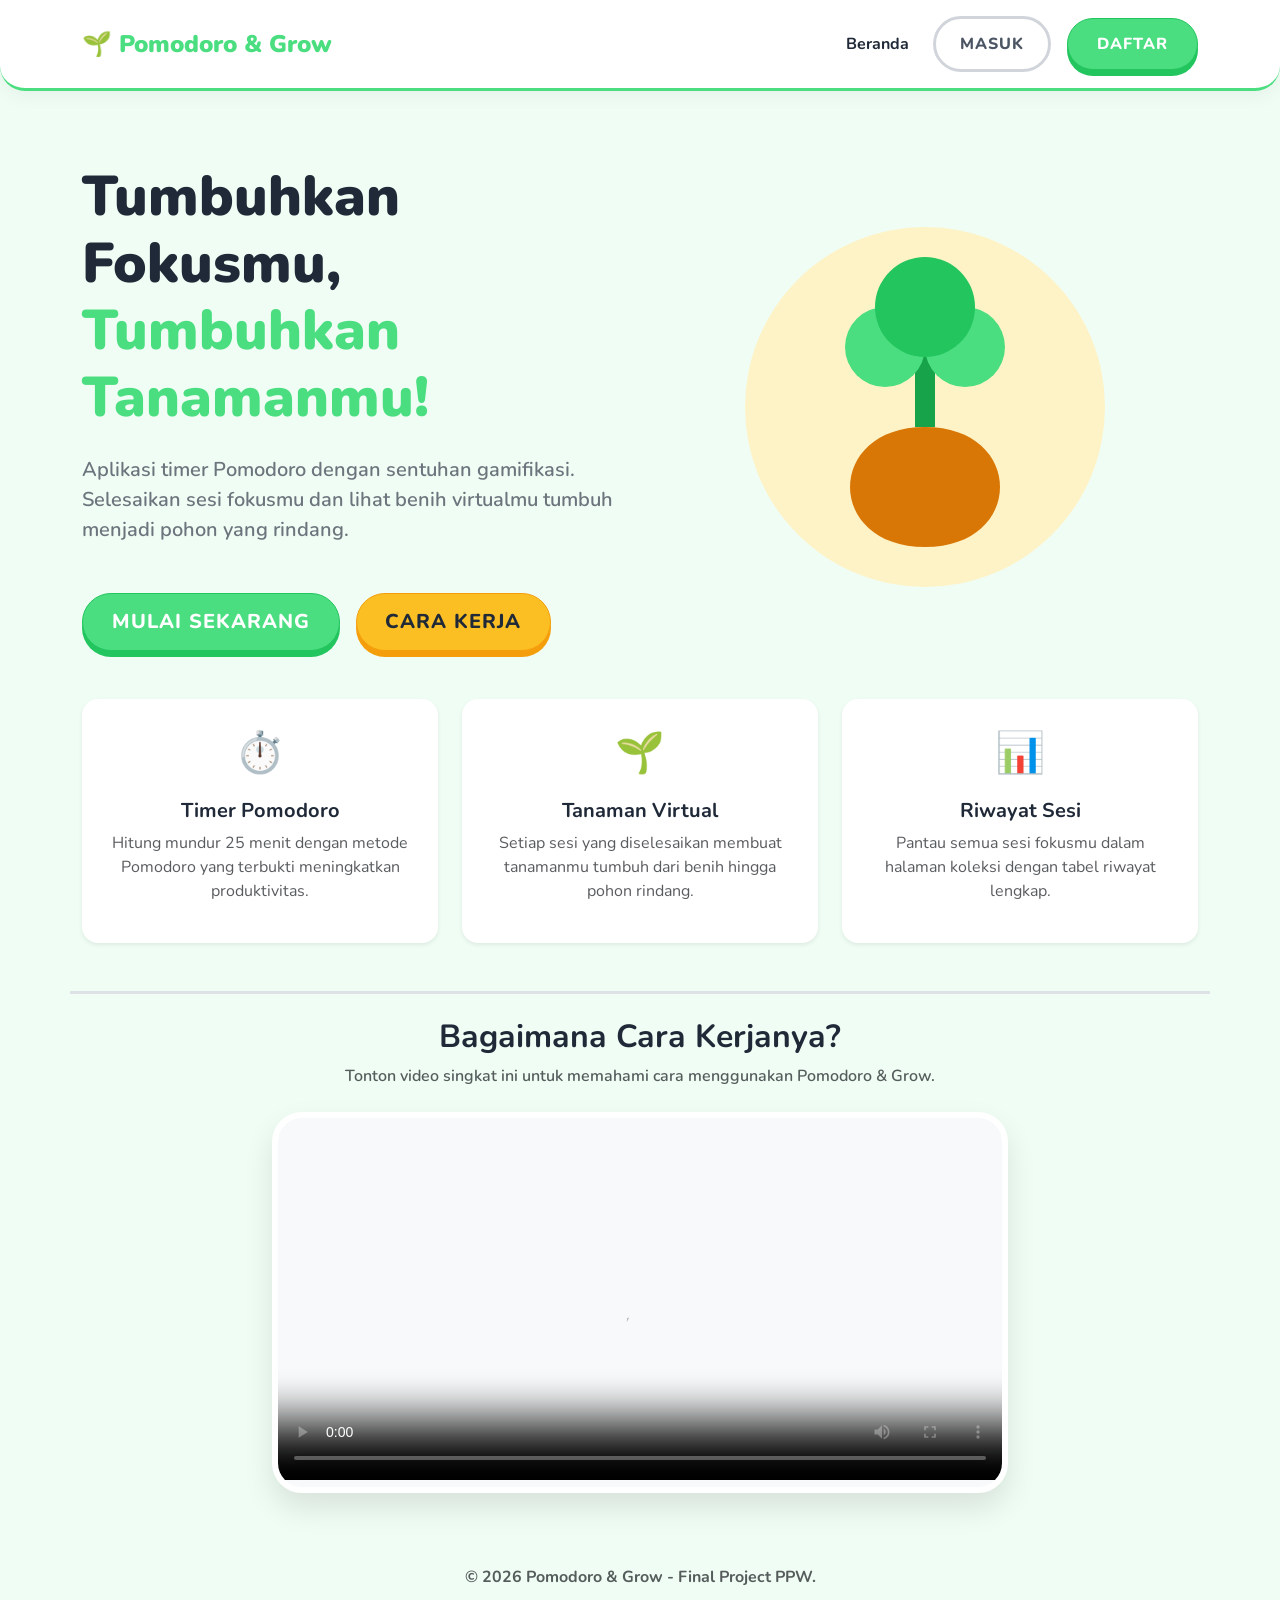
==== index.html @ cd2aacfe "update terbaru project" ====
<!DOCTYPE html>
<html lang="id">
<head>
    <meta charset="UTF-8">
    <meta name="viewport" content="width=device-width, initial-scale=1.0">
    <title>Pomodoro & Grow - Beranda</title>
    <!-- Framework Bootstrap 5 -->
    <link href="https://cdn.jsdelivr.net/npm/bootstrap@5.3.0/dist/css/bootstrap.min.css" rel="stylesheet">
    <!-- Google Fonts: Nunito -->
    <link href="https://fonts.googleapis.com/css2?family=Nunito:wght@400;600;800;900&display=swap" rel="stylesheet">

    <style>
        /* =========================================
           CSS EKSTERNAL KUSTOM (TEMA PLAYFUL UI)
           ========================================= */
        :root {
            --bg-color: #F0FDF4;
            --primary-playful: #4ADE80;
            --secondary-playful: #FBBF24;
            --accent-playful: #60A5FA;
            --text-dark: #1F2937;
            --text-light: #4B5563;
        }

        body {
            font-family: 'Nunito', sans-serif;
            background-color: var(--bg-color);
            color: var(--text-dark);
            min-height: 100vh;
            display: flex;
            flex-direction: column;
            overflow-x: hidden;
        }

        /* Navbar */
        .navbar-playful {
            background-color: white !important;
            box-shadow: 0 4px 20px rgba(0,0,0,0.05);
            border-bottom: 3px solid var(--primary-playful);
            padding: 1rem 2rem;
            border-radius: 0 0 25px 25px;
        }
        .navbar-brand {
            font-weight: 900;
            color: var(--primary-playful) !important;
            font-size: 1.5rem;
        }
        .nav-link {
            font-weight: 700;
            color: var(--text-dark) !important;
        }

        /* Tombol Playful */
        .btn-playful {
            border-radius: 50px;
            font-weight: 800;
            padding: 0.8rem 1.8rem;
            text-transform: uppercase;
            letter-spacing: 1px;
            transition: all 0.3s cubic-bezier(0.68, -0.55, 0.265, 1.55);
            border: 3px solid transparent;
        }
        .btn-primary-play {
            background-color: var(--primary-playful);
            color: white;
            border-color: #22c55e;
            box-shadow: 0 6px 0 #22c55e;
            border-radius: 50px;
            font-weight: 800;
            padding: 0.8rem 1.8rem;
            text-transform: uppercase;
            letter-spacing: 1px;
            transition: all 0.3s cubic-bezier(0.68, -0.55, 0.265, 1.55);
        }
        .btn-primary-play:hover {
            transform: translateY(-6px) scale(1.05);
            box-shadow: 0 2px 0 #22c55e;
            color: white;
        }
        .btn-secondary-play {
            background-color: var(--secondary-playful);
            color: var(--text-dark);
            border-color: #F59E0B;
            box-shadow: 0 6px 0 #F59E0B;
            border-radius: 50px;
            font-weight: 800;
            padding: 0.8rem 1.8rem;
            text-transform: uppercase;
            letter-spacing: 1px;
            transition: all 0.3s cubic-bezier(0.68, -0.55, 0.265, 1.55);
        }
        .btn-secondary-play:hover {
            transform: translateY(-6px) scale(1.05);
            box-shadow: 0 2px 0 #F59E0B;
            color: var(--text-dark);
        }
        .btn-outline-play {
            background-color: transparent;
            color: var(--text-light);
            border: 3px solid #D1D5DB;
            border-radius: 50px;
            font-weight: 800;
            padding: 0.8rem 1.8rem;
            text-transform: uppercase;
            letter-spacing: 1px;
            transition: all 0.3s cubic-bezier(0.68, -0.55, 0.265, 1.55);
        }
        .btn-outline-play:hover {
            border-color: #9CA3AF;
            transform: scale(1.05);
        }

        /* Tipografi Hero */
        .text-hero {
            font-weight: 900;
            color: var(--text-dark);
            line-height: 1.2;
        }
        .text-pastel-green { color: var(--primary-playful); }

        /* Animasi Pop */
        @keyframes popIn {
            0% { transform: scale(0.5); opacity: 0; }
            80% { transform: scale(1.1); }
            100% { transform: scale(1); opacity: 1; }
        }
        .animate-pop { animation: popIn 0.8s ease forwards; }

        /* Area Video */
        .video-container {
            border-radius: 30px;
            overflow: hidden;
            box-shadow: 0 15px 30px rgba(0,0,0,0.1);
            border: 6px solid white;
        }

        /* Toast Notifikasi */
        #toast-container {
            position: fixed; top: 20px; right: 20px; z-index: 9999;
        }
        .playful-toast {
            background: white;
            border-radius: 15px;
            padding: 1rem 1.5rem;
            box-shadow: 0 10px 25px rgba(0,0,0,0.1);
            border-left: 6px solid var(--primary-playful);
            font-weight: 700;
            margin-bottom: 10px;
            display: none;
        }
    </style>
</head>
<body>

    <!-- ================= NAVBAR ================= -->
    <nav class="navbar navbar-expand-lg navbar-light navbar-playful mb-4">
        <div class="container">
            <a class="navbar-brand" href="index.html">🌱 Pomodoro & Grow</a>
            <button class="navbar-toggler border-0" type="button" data-bs-toggle="collapse" data-bs-target="#navbarNav" aria-controls="navbarNav" aria-expanded="false" aria-label="Toggle navigation">
                <span class="navbar-toggler-icon"></span>
            </button>
            <div class="collapse navbar-collapse justify-content-end" id="navbarNav">
                <ul class="navbar-nav align-items-center gap-3">
                    <li class="nav-item">
                        <a class="nav-link fw-bold" href="index.html">Beranda</a>
                    </li>
                    <!-- Tampil hanya jika sudah login -->
                    <li class="nav-item auth-required d-none">
                        <a class="nav-link fw-bold" href="timer.html">Mulai Fokus</a>
                    </li>
                    <li class="nav-item auth-required d-none">
                        <a class="nav-link fw-bold" href="koleksi.html">Koleksi Saya</a>
                    </li>
                    <!-- Tampil jika belum login -->
                    <li class="nav-item no-auth">
                        <a href="login.html" class="btn btn-outline-play px-4">Masuk</a>
                    </li>
                    <li class="nav-item no-auth">
                        <a href="register.html" class="btn btn-primary-play">Daftar</a>
                    </li>
                    <!-- Tombol Logout -->
                    <li class="nav-item auth-required d-none">
                        <button class="btn btn-outline-danger rounded-pill fw-bold" onclick="logout()">Keluar</button>
                    </li>
                </ul>
            </div>
        </div>
    </nav>

    <!-- Toast Notifikasi -->
    <div id="toast-container">
        <div id="app-toast" class="playful-toast">Pesan di sini</div>
    </div>

    <!-- ================= KONTEN UTAMA ================= -->
    <main class="container flex-grow-1 d-flex flex-column">

        <!-- Hero Section -->
        <div class="row align-items-center mt-5 mb-5">
            <div class="col-lg-6 mb-5 mb-lg-0 text-center text-lg-start">
                <h1 class="display-4 text-hero mb-4">
                    Tumbuhkan Fokusmu,<br>
                    <span class="text-pastel-green">Tumbuhkan Tanamanmu!</span>
                </h1>
                <p class="lead fw-semibold text-secondary mb-5">
                    Aplikasi timer Pomodoro dengan sentuhan gamifikasi. Selesaikan sesi fokusmu dan lihat benih virtualmu tumbuh menjadi pohon yang rindang.
                </p>
                <div class="d-flex gap-3 justify-content-center justify-content-lg-start flex-wrap">
                    <a href="register.html" class="btn btn-primary-play btn-lg">Mulai Sekarang</a>
                    <button class="btn btn-secondary-play btn-lg" onclick="scrollToVideo()">Cara Kerja</button>
                </div>
            </div>
            <div class="col-lg-6 text-center">
                <!-- Ilustrasi Hero (Elemen Image Wajib) -->
                <svg viewBox="0 0 200 200" class="img-fluid animate-pop" style="max-width: 400px;" role="img" aria-label="Ilustrasi tanaman dalam pot">
                    <circle cx="100" cy="100" r="90" fill="#FEF3C7" />
                    <path d="M100 170 C50 170, 50 110, 100 110 C150 110, 150 170, 100 170 Z" fill="#D97706" /> <!-- Pot -->
                    <rect x="95" y="60" width="10" height="50" fill="#16A34A" /> <!-- Batang -->
                    <circle cx="80" cy="70" r="20" fill="#4ADE80" /> <!-- Daun Kiri -->
                    <circle cx="120" cy="70" r="20" fill="#4ADE80" /> <!-- Daun Kanan -->
                    <circle cx="100" cy="50" r="25" fill="#22C55E" /> <!-- Pucuk -->
                </svg>
            </div>
        </div>

        <!-- Bagian Fitur Singkat -->
        <div class="row text-center mb-5 g-4">
            <div class="col-md-4">
                <div class="p-4 bg-white rounded-4 shadow-sm h-100">
                    <div class="fs-1 mb-3">⏱️</div>
                    <h5 class="fw-bold">Timer Pomodoro</h5>
                    <p class="text-muted">Hitung mundur 25 menit dengan metode Pomodoro yang terbukti meningkatkan produktivitas.</p>
                </div>
            </div>
            <div class="col-md-4">
                <div class="p-4 bg-white rounded-4 shadow-sm h-100">
                    <div class="fs-1 mb-3">🌱</div>
                    <h5 class="fw-bold">Tanaman Virtual</h5>
                    <p class="text-muted">Setiap sesi yang diselesaikan membuat tanamanmu tumbuh dari benih hingga pohon rindang.</p>
                </div>
            </div>
            <div class="col-md-4">
                <div class="p-4 bg-white rounded-4 shadow-sm h-100">
                    <div class="fs-1 mb-3">📊</div>
                    <h5 class="fw-bold">Riwayat Sesi</h5>
                    <p class="text-muted">Pantau semua sesi fokusmu dalam halaman koleksi dengan tabel riwayat lengkap.</p>
                </div>
            </div>
        </div>

        <!-- Bagian Video (Elemen Video Wajib) -->
        <div id="video-section" class="row justify-content-center pt-4 pb-5 border-top border-3">
            <div class="col-lg-8 text-center">
                <h2 class="fw-bold mb-2">Bagaimana Cara Kerjanya?</h2>
                <p class="text-muted fw-semibold mb-4">Tonton video singkat ini untuk memahami cara menggunakan Pomodoro & Grow.</p>
                <div class="video-container bg-light">
                    <video width="100%" controls poster="https://via.placeholder.com/800x450/4ADE80/FFFFFF?text=Klik+Play+Untuk+Memutar+Video">
                        <source src="https://www.w3schools.com/html/mov_bbb.mp4" type="video/mp4">
                        Browser Anda tidak mendukung tag video.
                    </video>
                </div>
            </div>
        </div>

    </main>

    <!-- Footer -->
    <footer class="mt-auto py-4 text-center">
        <p class="fw-bold text-muted mb-0">© 2026 Pomodoro & Grow - Final Project PPW.</p>
    </footer>

    <!-- Bootstrap JS -->
    <script src="https://cdn.jsdelivr.net/npm/bootstrap@5.3.0/dist/js/bootstrap.bundle.min.js"></script>

    <script>
        /* =========================================
           BLOK 2: CEK STATUS LOGIN UNTUK NAVBAR
           (Menyesuaikan tampilan menu sesuai sesi)
           ========================================= */
        function updateNavbar() {
            const activeUser = JSON.parse(localStorage.getItem('activeUser'));
            if (activeUser) {
                document.querySelectorAll('.no-auth').forEach(el => el.classList.add('d-none'));
                document.querySelectorAll('.auth-required').forEach(el => el.classList.remove('d-none'));
            } else {
                document.querySelectorAll('.no-auth').forEach(el => el.classList.remove('d-none'));
                document.querySelectorAll('.auth-required').forEach(el => el.classList.add('d-none'));
            }
        }

        function logout() {
            localStorage.removeItem('activeUser');
            showToast('Berhasil keluar.');
            updateNavbar();
        }

        function showToast(message, color = 'var(--primary-playful)') {
            const toast = document.getElementById('app-toast');
            toast.textContent = message;
            toast.style.borderLeftColor = color;
            toast.style.display = 'block';
            setTimeout(() => { toast.style.display = 'none'; }, 3000);
        }

        function scrollToVideo() {
            document.getElementById('video-section').scrollIntoView({ behavior: 'smooth' });
        }

        // Jalankan saat halaman dimuat
        window.onload = () => {
            updateNavbar();
        };
    </script>
</body>
</html>
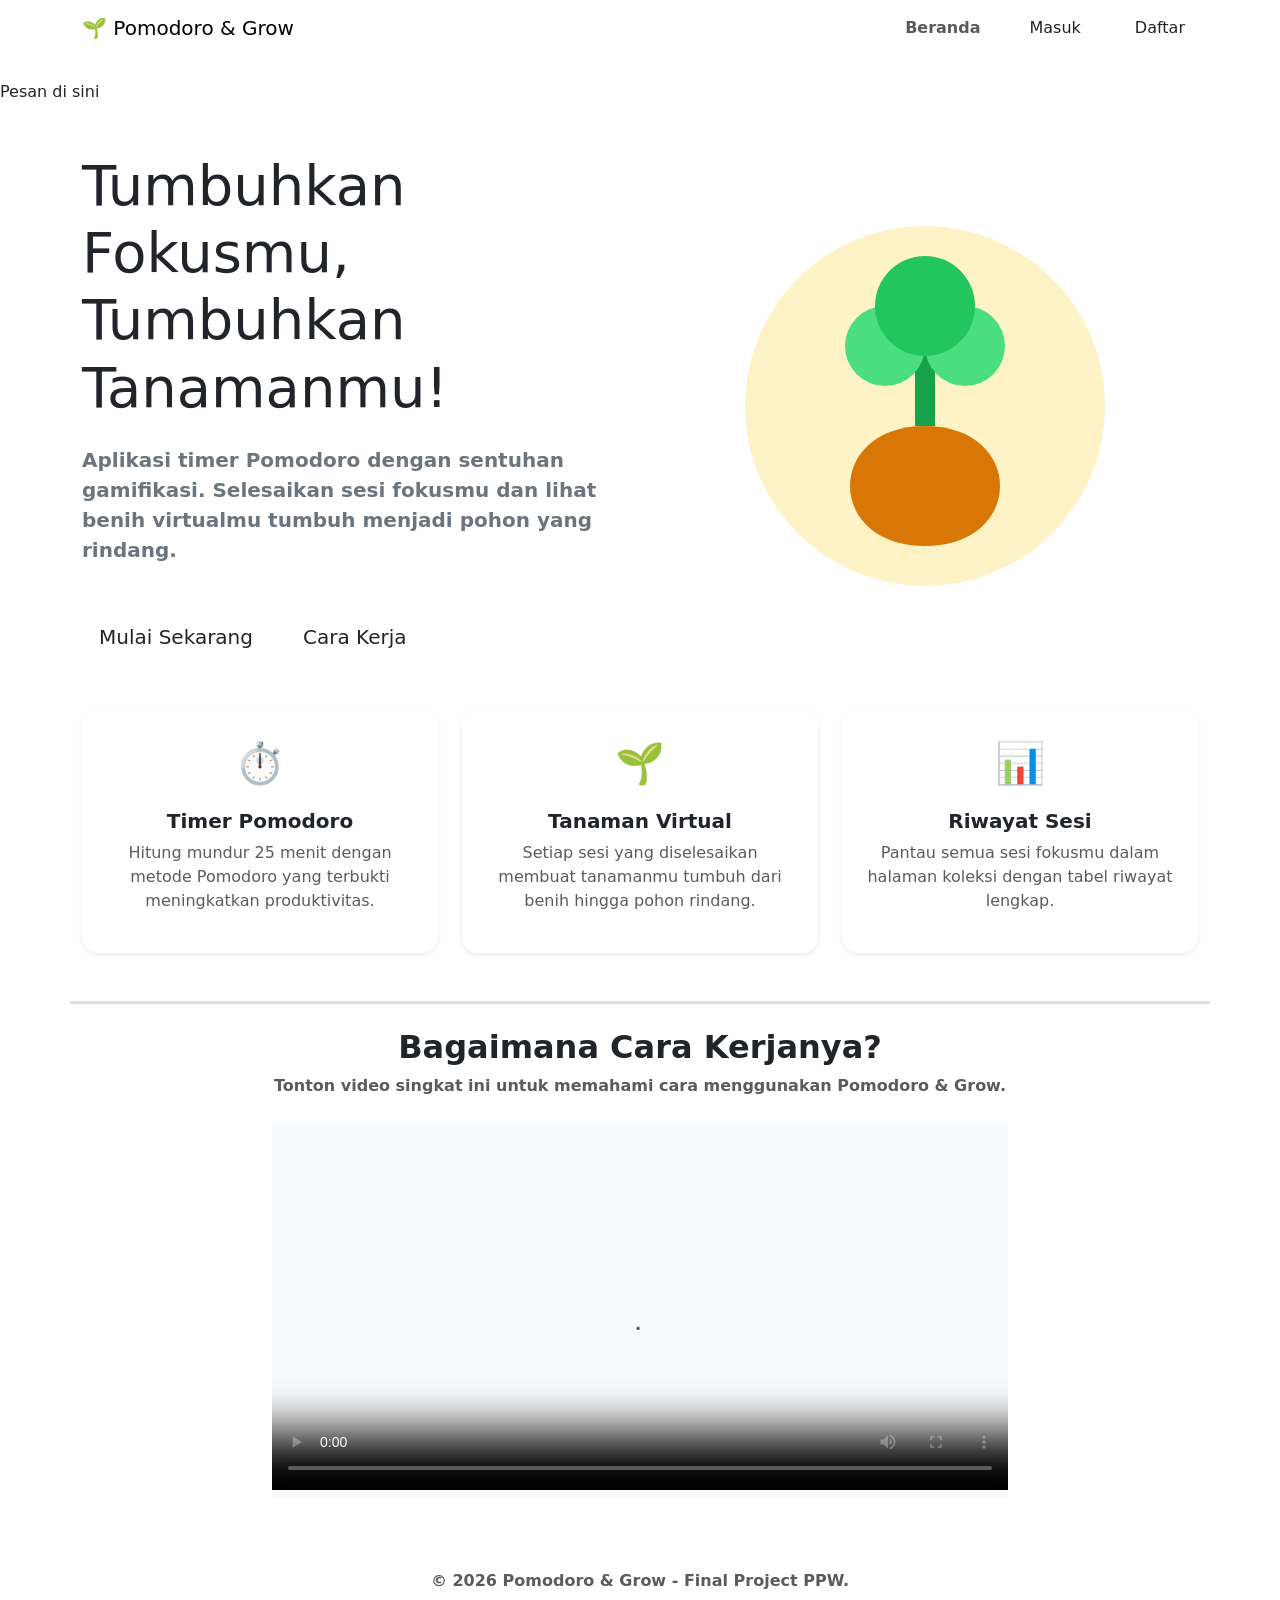
==== commit 8a264d87: "Membuat file css untuk general" ====
--- a/index.html
+++ b/index.html
@@ -8,147 +8,8 @@
     <link href="https://cdn.jsdelivr.net/npm/bootstrap@5.3.0/dist/css/bootstrap.min.css" rel="stylesheet">
     <!-- Google Fonts: Nunito -->
     <link href="https://fonts.googleapis.com/css2?family=Nunito:wght@400;600;800;900&display=swap" rel="stylesheet">
-
-    <style>
-        /* =========================================
-           CSS EKSTERNAL KUSTOM (TEMA PLAYFUL UI)
-           ========================================= */
-        :root {
-            --bg-color: #F0FDF4;
-            --primary-playful: #4ADE80;
-            --secondary-playful: #FBBF24;
-            --accent-playful: #60A5FA;
-            --text-dark: #1F2937;
-            --text-light: #4B5563;
-        }
-
-        body {
-            font-family: 'Nunito', sans-serif;
-            background-color: var(--bg-color);
-            color: var(--text-dark);
-            min-height: 100vh;
-            display: flex;
-            flex-direction: column;
-            overflow-x: hidden;
-        }
-
-        /* Navbar */
-        .navbar-playful {
-            background-color: white !important;
-            box-shadow: 0 4px 20px rgba(0,0,0,0.05);
-            border-bottom: 3px solid var(--primary-playful);
-            padding: 1rem 2rem;
-            border-radius: 0 0 25px 25px;
-        }
-        .navbar-brand {
-            font-weight: 900;
-            color: var(--primary-playful) !important;
-            font-size: 1.5rem;
-        }
-        .nav-link {
-            font-weight: 700;
-            color: var(--text-dark) !important;
-        }
-
-        /* Tombol Playful */
-        .btn-playful {
-            border-radius: 50px;
-            font-weight: 800;
-            padding: 0.8rem 1.8rem;
-            text-transform: uppercase;
-            letter-spacing: 1px;
-            transition: all 0.3s cubic-bezier(0.68, -0.55, 0.265, 1.55);
-            border: 3px solid transparent;
-        }
-        .btn-primary-play {
-            background-color: var(--primary-playful);
-            color: white;
-            border-color: #22c55e;
-            box-shadow: 0 6px 0 #22c55e;
-            border-radius: 50px;
-            font-weight: 800;
-            padding: 0.8rem 1.8rem;
-            text-transform: uppercase;
-            letter-spacing: 1px;
-            transition: all 0.3s cubic-bezier(0.68, -0.55, 0.265, 1.55);
-        }
-        .btn-primary-play:hover {
-            transform: translateY(-6px) scale(1.05);
-            box-shadow: 0 2px 0 #22c55e;
-            color: white;
-        }
-        .btn-secondary-play {
-            background-color: var(--secondary-playful);
-            color: var(--text-dark);
-            border-color: #F59E0B;
-            box-shadow: 0 6px 0 #F59E0B;
-            border-radius: 50px;
-            font-weight: 800;
-            padding: 0.8rem 1.8rem;
-            text-transform: uppercase;
-            letter-spacing: 1px;
-            transition: all 0.3s cubic-bezier(0.68, -0.55, 0.265, 1.55);
-        }
-        .btn-secondary-play:hover {
-            transform: translateY(-6px) scale(1.05);
-            box-shadow: 0 2px 0 #F59E0B;
-            color: var(--text-dark);
-        }
-        .btn-outline-play {
-            background-color: transparent;
-            color: var(--text-light);
-            border: 3px solid #D1D5DB;
-            border-radius: 50px;
-            font-weight: 800;
-            padding: 0.8rem 1.8rem;
-            text-transform: uppercase;
-            letter-spacing: 1px;
-            transition: all 0.3s cubic-bezier(0.68, -0.55, 0.265, 1.55);
-        }
-        .btn-outline-play:hover {
-            border-color: #9CA3AF;
-            transform: scale(1.05);
-        }
-
-        /* Tipografi Hero */
-        .text-hero {
-            font-weight: 900;
-            color: var(--text-dark);
-            line-height: 1.2;
-        }
-        .text-pastel-green { color: var(--primary-playful); }
-
-        /* Animasi Pop */
-        @keyframes popIn {
-            0% { transform: scale(0.5); opacity: 0; }
-            80% { transform: scale(1.1); }
-            100% { transform: scale(1); opacity: 1; }
-        }
-        .animate-pop { animation: popIn 0.8s ease forwards; }
-
-        /* Area Video */
-        .video-container {
-            border-radius: 30px;
-            overflow: hidden;
-            box-shadow: 0 15px 30px rgba(0,0,0,0.1);
-            border: 6px solid white;
-        }
-
-        /* Toast Notifikasi */
-        #toast-container {
-            position: fixed; top: 20px; right: 20px; z-index: 9999;
-        }
-        .playful-toast {
-            background: white;
-            border-radius: 15px;
-            padding: 1rem 1.5rem;
-            box-shadow: 0 10px 25px rgba(0,0,0,0.1);
-            border-left: 6px solid var(--primary-playful);
-            font-weight: 700;
-            margin-bottom: 10px;
-            display: none;
-        }
-    </style>
+    <!-- CSS Kustom Bersama -->
+    <link href="styles.css" rel="stylesheet">
 </head>
 <body>
 
@@ -164,21 +25,18 @@
                     <li class="nav-item">
                         <a class="nav-link fw-bold" href="index.html">Beranda</a>
                     </li>
-                    <!-- Tampil hanya jika sudah login -->
                     <li class="nav-item auth-required d-none">
                         <a class="nav-link fw-bold" href="timer.html">Mulai Fokus</a>
                     </li>
                     <li class="nav-item auth-required d-none">
                         <a class="nav-link fw-bold" href="koleksi.html">Koleksi Saya</a>
                     </li>
-                    <!-- Tampil jika belum login -->
                     <li class="nav-item no-auth">
                         <a href="login.html" class="btn btn-outline-play px-4">Masuk</a>
                     </li>
                     <li class="nav-item no-auth">
                         <a href="register.html" class="btn btn-primary-play">Daftar</a>
                     </li>
-                    <!-- Tombol Logout -->
                     <li class="nav-item auth-required d-none">
                         <button class="btn btn-outline-danger rounded-pill fw-bold" onclick="logout()">Keluar</button>
                     </li>
@@ -214,11 +72,11 @@
                 <!-- Ilustrasi Hero (Elemen Image Wajib) -->
                 <svg viewBox="0 0 200 200" class="img-fluid animate-pop" style="max-width: 400px;" role="img" aria-label="Ilustrasi tanaman dalam pot">
                     <circle cx="100" cy="100" r="90" fill="#FEF3C7" />
-                    <path d="M100 170 C50 170, 50 110, 100 110 C150 110, 150 170, 100 170 Z" fill="#D97706" /> <!-- Pot -->
-                    <rect x="95" y="60" width="10" height="50" fill="#16A34A" /> <!-- Batang -->
-                    <circle cx="80" cy="70" r="20" fill="#4ADE80" /> <!-- Daun Kiri -->
-                    <circle cx="120" cy="70" r="20" fill="#4ADE80" /> <!-- Daun Kanan -->
-                    <circle cx="100" cy="50" r="25" fill="#22C55E" /> <!-- Pucuk -->
+                    <path d="M100 170 C50 170, 50 110, 100 110 C150 110, 150 170, 100 170 Z" fill="#D97706" />
+                    <rect x="95" y="60" width="10" height="50" fill="#16A34A" />
+                    <circle cx="80" cy="70" r="20" fill="#4ADE80" />
+                    <circle cx="120" cy="70" r="20" fill="#4ADE80" />
+                    <circle cx="100" cy="50" r="25" fill="#22C55E" />
                 </svg>
             </div>
         </div>
@@ -273,10 +131,6 @@
     <script src="https://cdn.jsdelivr.net/npm/bootstrap@5.3.0/dist/js/bootstrap.bundle.min.js"></script>
 
     <script>
-        /* =========================================
-           BLOK 2: CEK STATUS LOGIN UNTUK NAVBAR
-           (Menyesuaikan tampilan menu sesuai sesi)
-           ========================================= */
         function updateNavbar() {
             const activeUser = JSON.parse(localStorage.getItem('activeUser'));
             if (activeUser) {
@@ -306,10 +160,7 @@
             document.getElementById('video-section').scrollIntoView({ behavior: 'smooth' });
         }
 
-        // Jalankan saat halaman dimuat
-        window.onload = () => {
-            updateNavbar();
-        };
+        window.onload = () => { updateNavbar(); };
     </script>
 </body>
 </html>
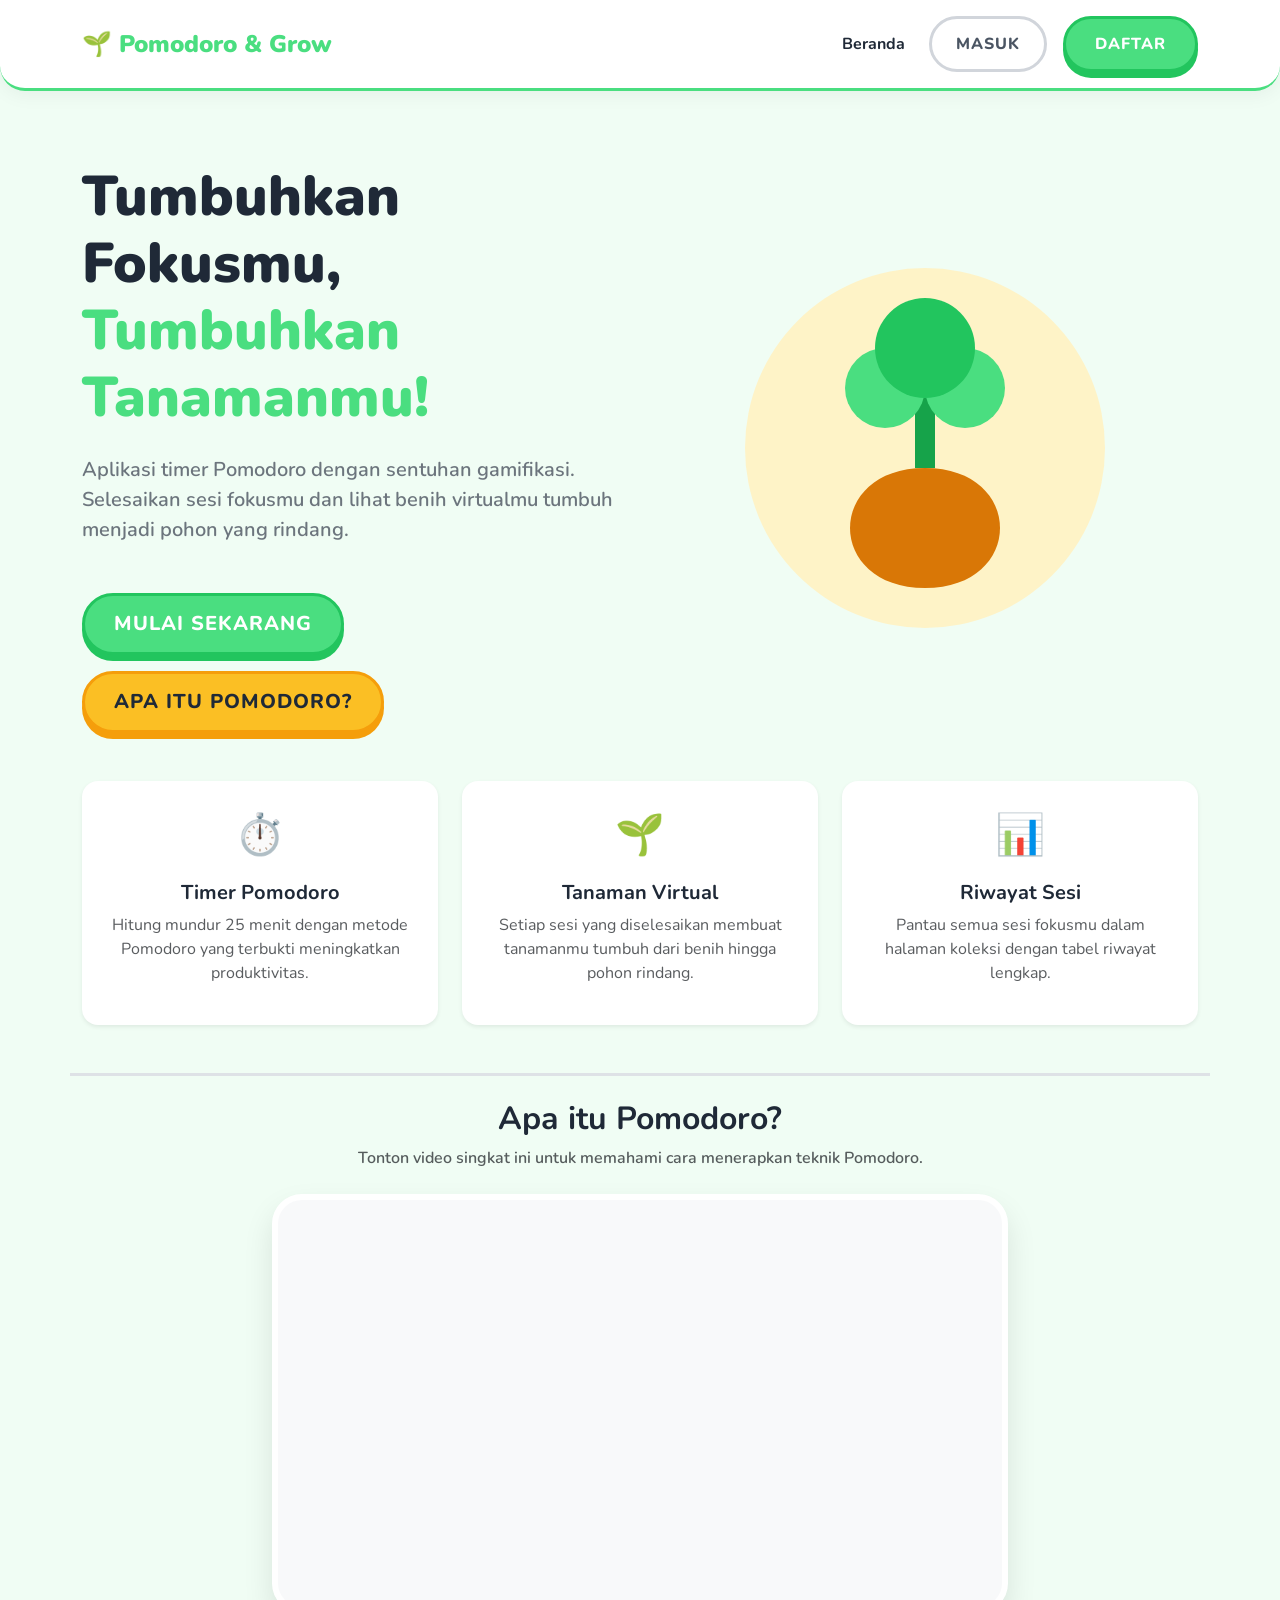
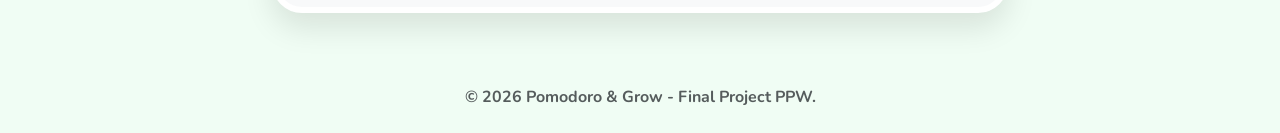
==== commit db7d4602: "Update navbar and video section content" ====
--- a/index.html
+++ b/index.html
@@ -25,18 +25,21 @@
                     <li class="nav-item">
                         <a class="nav-link fw-bold" href="index.html">Beranda</a>
                     </li>
+                    <!-- Tampil hanya jika sudah login -->
                     <li class="nav-item auth-required d-none">
                         <a class="nav-link fw-bold" href="timer.html">Mulai Fokus</a>
                     </li>
                     <li class="nav-item auth-required d-none">
                         <a class="nav-link fw-bold" href="koleksi.html">Koleksi Saya</a>
                     </li>
+                    <!-- Tampil jika belum login -->
                     <li class="nav-item no-auth">
                         <a href="login.html" class="btn btn-outline-play px-4">Masuk</a>
                     </li>
                     <li class="nav-item no-auth">
                         <a href="register.html" class="btn btn-primary-play">Daftar</a>
                     </li>
+                    <!-- Tombol Logout -->
                     <li class="nav-item auth-required d-none">
                         <button class="btn btn-outline-danger rounded-pill fw-bold" onclick="logout()">Keluar</button>
                     </li>
@@ -65,18 +68,18 @@
                 </p>
                 <div class="d-flex gap-3 justify-content-center justify-content-lg-start flex-wrap">
                     <a href="register.html" class="btn btn-primary-play btn-lg">Mulai Sekarang</a>
-                    <button class="btn btn-secondary-play btn-lg" onclick="scrollToVideo()">Cara Kerja</button>
+                    <button class="btn btn-secondary-play btn-lg" onclick="scrollToVideo()">Apa itu Pomodoro?</button>
                 </div>
             </div>
             <div class="col-lg-6 text-center">
-                <!-- Ilustrasi Hero (Elemen Image Wajib) -->
+                <!-- Ilustrasi Hero -->
                 <svg viewBox="0 0 200 200" class="img-fluid animate-pop" style="max-width: 400px;" role="img" aria-label="Ilustrasi tanaman dalam pot">
                     <circle cx="100" cy="100" r="90" fill="#FEF3C7" />
-                    <path d="M100 170 C50 170, 50 110, 100 110 C150 110, 150 170, 100 170 Z" fill="#D97706" />
-                    <rect x="95" y="60" width="10" height="50" fill="#16A34A" />
-                    <circle cx="80" cy="70" r="20" fill="#4ADE80" />
-                    <circle cx="120" cy="70" r="20" fill="#4ADE80" />
-                    <circle cx="100" cy="50" r="25" fill="#22C55E" />
+                    <path d="M100 170 C50 170, 50 110, 100 110 C150 110, 150 170, 100 170 Z" fill="#D97706" /> <!-- Pot -->
+                    <rect x="95" y="60" width="10" height="50" fill="#16A34A" /> <!-- Batang -->
+                    <circle cx="80" cy="70" r="20" fill="#4ADE80" /> <!-- Daun Kiri -->
+                    <circle cx="120" cy="70" r="20" fill="#4ADE80" /> <!-- Daun Kanan -->
+                    <circle cx="100" cy="50" r="25" fill="#22C55E" /> <!-- Pucuk -->
                 </svg>
             </div>
         </div>
@@ -106,16 +109,17 @@
             </div>
         </div>
 
-        <!-- Bagian Video (Elemen Video Wajib) -->
+        <!-- Bagian Video -->
         <div id="video-section" class="row justify-content-center pt-4 pb-5 border-top border-3">
             <div class="col-lg-8 text-center">
-                <h2 class="fw-bold mb-2">Bagaimana Cara Kerjanya?</h2>
-                <p class="text-muted fw-semibold mb-4">Tonton video singkat ini untuk memahami cara menggunakan Pomodoro & Grow.</p>
-                <div class="video-container bg-light">
-                    <video width="100%" controls poster="https://via.placeholder.com/800x450/4ADE80/FFFFFF?text=Klik+Play+Untuk+Memutar+Video">
-                        <source src="https://www.w3schools.com/html/mov_bbb.mp4" type="video/mp4">
-                        Browser Anda tidak mendukung tag video.
-                    </video>
+                <h2 class="fw-bold mb-2">Apa itu Pomodoro?</h2>
+                <p class="text-muted fw-semibold mb-4">Tonton video singkat ini untuk memahami cara menerapkan teknik Pomodoro.</p>
+                <div class="video-container bg-light ratio ratio-16x9">
+                    <iframe src="https://www.youtube.com/embed/3FjIuPMQzxo?si=iLvQtgRzp_1RdMsU"
+                        title="YouTube video player"
+                        allow="accelerometer; autoplay; clipboard-write; encrypted-media; gyroscope; picture-in-picture"
+                        allowfullscreen>
+                    </iframe>
                 </div>
             </div>
         </div>
@@ -131,6 +135,10 @@
     <script src="https://cdn.jsdelivr.net/npm/bootstrap@5.3.0/dist/js/bootstrap.bundle.min.js"></script>
 
     <script>
+        /* =========================================
+           BLOK 2: CEK STATUS LOGIN UNTUK NAVBAR
+           (Menyesuaikan tampilan menu sesuai sesi)
+           ========================================= */
         function updateNavbar() {
             const activeUser = JSON.parse(localStorage.getItem('activeUser'));
             if (activeUser) {
@@ -160,7 +168,10 @@
             document.getElementById('video-section').scrollIntoView({ behavior: 'smooth' });
         }
 
-        window.onload = () => { updateNavbar(); };
+        // Jalankan saat halaman dimuat
+        window.onload = () => {
+            updateNavbar();
+        };
     </script>
 </body>
 </html>
--- a/styles.css
+++ b/styles.css
@@ -0,0 +1,366 @@
+/* =================================================================
+   STYLES.CSS — Pomodoro & Grow
+   CSS Bersama untuk semua halaman (index, register, login,
+   timer, koleksi). Dipisahkan dari inline <style> agar tidak
+   ada duplikasi kode antar file HTML.
+   ================================================================= */
+
+/* -----------------------------------------------------------------
+   1. VARIABEL & RESET DASAR
+   ----------------------------------------------------------------- */
+:root {
+    --bg-color: #F0FDF4;
+    --primary-playful: #4ADE80;
+    --secondary-playful: #FBBF24;
+    --accent-playful: #60A5FA;
+    --text-dark: #1F2937;
+    --text-light: #4B5563;
+}
+
+body {
+    font-family: 'Nunito', sans-serif;
+    background-color: var(--bg-color);
+    color: var(--text-dark);
+    min-height: 100vh;
+    display: flex;
+    flex-direction: column;
+    overflow-x: hidden;
+}
+
+/* -----------------------------------------------------------------
+   2. NAVBAR
+   ----------------------------------------------------------------- */
+.navbar-playful {
+    background-color: white !important;
+    box-shadow: 0 4px 20px rgba(0, 0, 0, 0.05);
+    border-bottom: 3px solid var(--primary-playful);
+    padding: 1rem 2rem;
+    border-radius: 0 0 25px 25px;
+}
+
+.navbar-brand {
+    font-weight: 900;
+    color: var(--primary-playful) !important;
+    font-size: 1.5rem;
+}
+
+.nav-link {
+    font-weight: 700;
+    color: var(--text-dark) !important;
+}
+
+/* -----------------------------------------------------------------
+   3. CARD PLAYFUL
+   ----------------------------------------------------------------- */
+.playful-card {
+    background: white;
+    border-radius: 35px;
+    box-shadow: 0 15px 35px rgba(0, 0, 0, 0.08);
+    border: 4px solid white;
+    transition: transform 0.3s ease, box-shadow 0.3s ease;
+    padding: 2.5rem;
+}
+
+.playful-card:hover {
+    transform: translateY(-5px);
+    box-shadow: 0 20px 40px rgba(74, 222, 128, 0.15);
+}
+
+/* -----------------------------------------------------------------
+   4. TOMBOL PLAYFUL
+   ----------------------------------------------------------------- */
+.btn-primary-play {
+    background-color: var(--primary-playful);
+    color: white;
+    border: 3px solid #22c55e;
+    box-shadow: 0 6px 0 #22c55e;
+    border-radius: 50px;
+    font-weight: 800;
+    padding: 0.8rem 1.8rem;
+    text-transform: uppercase;
+    letter-spacing: 1px;
+    transition: all 0.3s cubic-bezier(0.68, -0.55, 0.265, 1.55);
+    display: inline-block;
+    text-decoration: none;
+}
+
+.btn-primary-play:hover {
+    transform: translateY(-6px) scale(1.05);
+    box-shadow: 0 2px 0 #22c55e;
+    color: white;
+}
+
+.btn-secondary-play {
+    background-color: var(--secondary-playful);
+    color: var(--text-dark);
+    border: 3px solid #F59E0B;
+    box-shadow: 0 6px 0 #F59E0B;
+    border-radius: 50px;
+    font-weight: 800;
+    padding: 0.8rem 1.8rem;
+    text-transform: uppercase;
+    letter-spacing: 1px;
+    transition: all 0.3s cubic-bezier(0.68, -0.55, 0.265, 1.55);
+    display: inline-block;
+    text-decoration: none;
+}
+
+.btn-secondary-play:hover {
+    transform: translateY(-6px) scale(1.05);
+    box-shadow: 0 2px 0 #F59E0B;
+    color: var(--text-dark);
+}
+
+.btn-outline-play {
+    background-color: transparent;
+    color: var(--text-light);
+    border: 3px solid #D1D5DB;
+    border-radius: 50px;
+    font-weight: 800;
+    padding: 0.8rem 1.8rem;
+    text-transform: uppercase;
+    letter-spacing: 1px;
+    transition: all 0.3s cubic-bezier(0.68, -0.55, 0.265, 1.55);
+    display: inline-block;
+    text-decoration: none;
+}
+
+.btn-outline-play:hover {
+    border-color: #9CA3AF;
+    transform: scale(1.05);
+    color: var(--text-light);
+}
+
+/* -----------------------------------------------------------------
+   5. INPUT FORM PLAYFUL
+   ----------------------------------------------------------------- */
+.form-control-play {
+    border-radius: 20px;
+    padding: 1rem 1.5rem;
+    border: 3px solid #E5E7EB;
+    font-weight: 600;
+    background-color: #F9FAFB;
+    transition: all 0.3s ease;
+}
+
+.form-control-play:focus {
+    border-color: var(--accent-playful);
+    box-shadow: 0 0 0 0.25rem rgba(96, 165, 250, 0.25);
+    background-color: white;
+    outline: none;
+}
+
+/* -----------------------------------------------------------------
+   6. TIPOGRAFI UTILITAS
+   ----------------------------------------------------------------- */
+.text-hero {
+    font-weight: 900;
+    color: var(--text-dark);
+    line-height: 1.2;
+}
+
+.text-pastel-green {
+    color: var(--primary-playful);
+}
+
+/* -----------------------------------------------------------------
+   7. TOAST NOTIFIKASI
+   ----------------------------------------------------------------- */
+#toast-container {
+    position: fixed;
+    top: 20px;
+    right: 20px;
+    z-index: 9999;
+}
+
+.playful-toast {
+    background: white;
+    border-radius: 15px;
+    padding: 1rem 1.5rem;
+    box-shadow: 0 10px 25px rgba(0, 0, 0, 0.1);
+    border-left: 6px solid var(--primary-playful);
+    font-weight: 700;
+    margin-bottom: 10px;
+    display: none;
+    min-width: 260px;
+}
+
+/* -----------------------------------------------------------------
+   8. DEKORASI BACKGROUND (Lingkaran Pastel)
+   ----------------------------------------------------------------- */
+.bg-decor {
+    position: fixed;
+    border-radius: 50%;
+    z-index: 0;
+    pointer-events: none;
+}
+
+/* -----------------------------------------------------------------
+   9. ANIMASI
+   ----------------------------------------------------------------- */
+@keyframes popIn {
+    0%   { transform: scale(0.5); opacity: 0; }
+    80%  { transform: scale(1.1); }
+    100% { transform: scale(1);   opacity: 1; }
+}
+
+@keyframes bouncy {
+    0%, 100% { transform: translateY(0) scale(1); }
+    30%      { transform: translateY(-18px) scale(1.05); }
+    60%      { transform: translateY(-8px) scale(1.02); }
+}
+
+@keyframes fadeInRow {
+    from { opacity: 0; transform: translateY(10px); }
+    to   { opacity: 1; transform: translateY(0); }
+}
+
+.animate-pop    { animation: popIn 0.8s ease forwards; }
+.animate-bouncy { animation: bouncy 0.9s ease forwards; }
+.fade-in-row    { animation: fadeInRow 0.4s ease forwards; }
+
+/* -----------------------------------------------------------------
+   10. AREA VIDEO (index.html)
+   ----------------------------------------------------------------- */
+.video-container {
+    border-radius: 30px;
+    overflow: hidden;
+    box-shadow: 0 15px 30px rgba(0, 0, 0, 0.1);
+    border: 6px solid white;
+}
+
+/* -----------------------------------------------------------------
+   11. TIMER DISPLAY (timer.html)
+   ----------------------------------------------------------------- */
+.timer-display {
+    font-size: 5rem;
+    font-weight: 900;
+    color: var(--text-dark);
+    background: #F3F4F6;
+    border-radius: 30px;
+    padding: 1rem;
+    margin: 1.5rem 0;
+    border: 4px dashed #D1D5DB;
+    letter-spacing: 4px;
+    transition: all 0.3s ease;
+}
+
+.timer-display.running {
+    border-color: var(--primary-playful);
+    background: #f0fdf4;
+    color: #16a34a;
+}
+
+.timer-display.paused {
+    border-color: var(--secondary-playful);
+    background: #fffbeb;
+}
+
+/* Ilustrasi Tanaman */
+.plant-illustration {
+    width: 220px;
+    height: 220px;
+    margin: 0 auto;
+    transition: all 0.6s cubic-bezier(0.68, -0.55, 0.265, 1.55);
+}
+
+/* Level Badge */
+.level-badge {
+    display: inline-block;
+    background: linear-gradient(135deg, var(--primary-playful), #22c55e);
+    color: white;
+    border-radius: 50px;
+    padding: 0.4rem 1.2rem;
+    font-weight: 800;
+    font-size: 0.9rem;
+    letter-spacing: 1px;
+    margin-bottom: 0.5rem;
+}
+
+/* Info Sesi */
+.session-info {
+    background: #F9FAFB;
+    border-radius: 20px;
+    padding: 0.8rem 1.5rem;
+    margin-top: 1rem;
+    border: 2px solid #E5E7EB;
+}
+
+/* -----------------------------------------------------------------
+   12. TABEL PLAYFUL (koleksi.html)
+   ----------------------------------------------------------------- */
+.table-playful {
+    background-color: white;
+    border-radius: 20px;
+    overflow: hidden;
+}
+
+.table-playful thead th {
+    background-color: var(--primary-playful);
+    color: white;
+    border: none;
+    padding: 1rem 1.2rem;
+    font-weight: 800;
+    font-size: 0.95rem;
+    letter-spacing: 0.5px;
+}
+
+.table-playful tbody td {
+    padding: 0.9rem 1.2rem;
+    vertical-align: middle;
+    border-bottom: 2px solid var(--bg-color);
+    font-weight: 600;
+}
+
+.table-playful tbody tr:last-child td {
+    border-bottom: none;
+}
+
+.table-playful tbody tr:hover {
+    background-color: #F0FDF4;
+}
+
+/* Kartu Statistik */
+.stat-card {
+    background: white;
+    border-radius: 25px;
+    padding: 1.5rem;
+    text-align: center;
+    box-shadow: 0 8px 20px rgba(0, 0, 0, 0.06);
+    border: 3px solid transparent;
+    transition: all 0.3s ease;
+}
+
+.stat-card:hover {
+    transform: translateY(-4px);
+    border-color: var(--primary-playful);
+}
+
+.stat-number {
+    font-size: 2.5rem;
+    font-weight: 900;
+    color: var(--primary-playful);
+    line-height: 1;
+}
+
+.stat-label {
+    font-weight: 700;
+    color: var(--text-light);
+    font-size: 0.9rem;
+    margin-top: 0.3rem;
+}
+
+/* Badge Status Tabel */
+.badge-berhasil {
+    background-color: #DCFCE7;
+    color: #15803D;
+    border-radius: 50px;
+    padding: 0.4rem 1rem;
+    font-weight: 800;
+    font-size: 0.85rem;
+}
+
+/* Empty State Tabel */
+.empty-state {
+    padding: 3rem 1rem;
+}
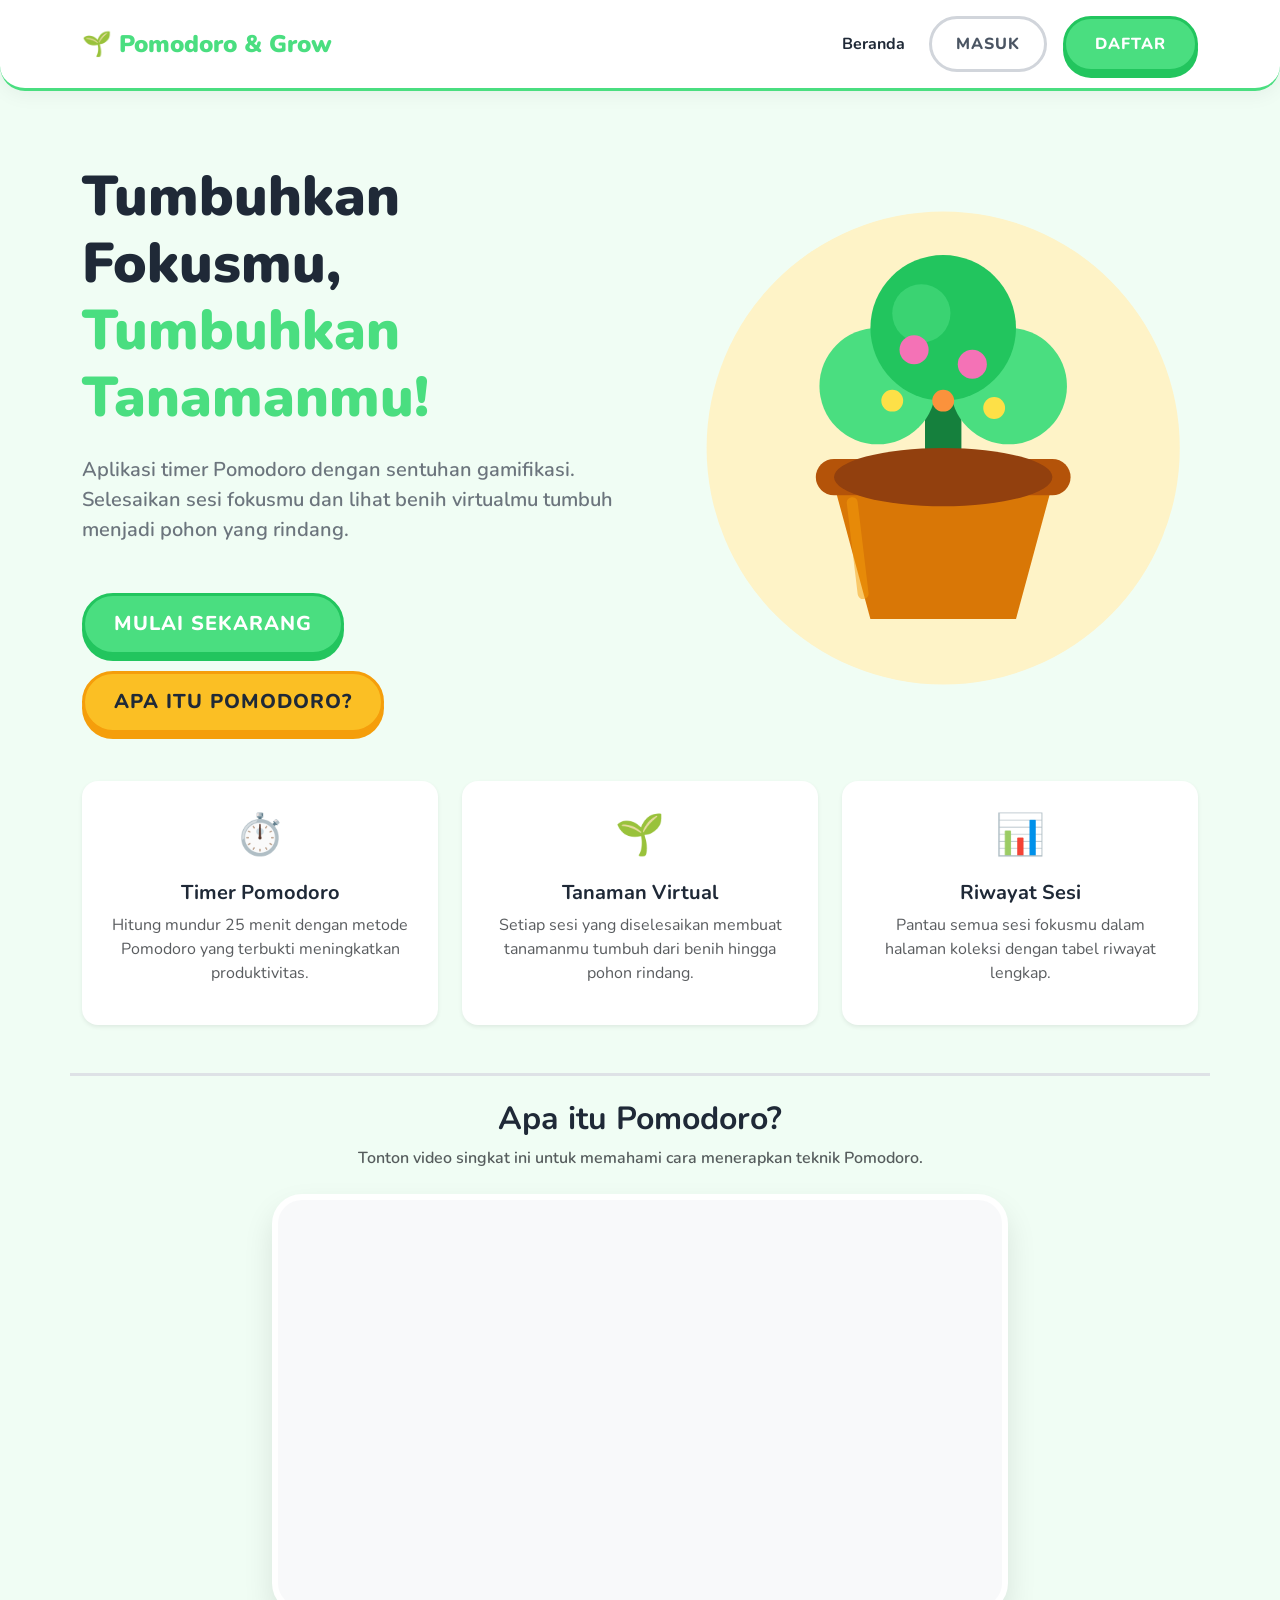
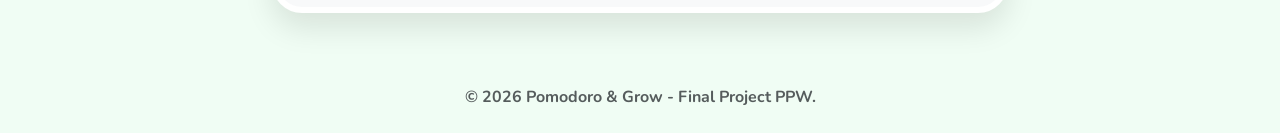
==== commit f7fcb6e4: "Replace old SVG illustration with new design" ====
--- a/index.html
+++ b/index.html
@@ -72,15 +72,29 @@
                 </div>
             </div>
             <div class="col-lg-6 text-center">
+
+
+                    
                 <!-- Ilustrasi Hero -->
-                <svg viewBox="0 0 200 200" class="img-fluid animate-pop" style="max-width: 400px;" role="img" aria-label="Ilustrasi tanaman dalam pot">
-                    <circle cx="100" cy="100" r="90" fill="#FEF3C7" />
-                    <path d="M100 170 C50 170, 50 110, 100 110 C150 110, 150 170, 100 170 Z" fill="#D97706" /> <!-- Pot -->
-                    <rect x="95" y="60" width="10" height="50" fill="#16A34A" /> <!-- Batang -->
-                    <circle cx="80" cy="70" r="20" fill="#4ADE80" /> <!-- Daun Kiri -->
-                    <circle cx="120" cy="70" r="20" fill="#4ADE80" /> <!-- Daun Kanan -->
-                    <circle cx="100" cy="50" r="25" fill="#22C55E" /> <!-- Pucuk -->
+                <svg viewBox="-30 -30 150 150" xmlns="http://www.w3.org/2000/svg">
+                    <circle cx="50" cy="45" r="65" fill="#FEF3C7" />
+                    <rect x="45" y="22" width="10" height="34" rx="4" fill="#15803D"/>
+                    <circle cx="32" cy="28" r="16" fill="#4ADE80"/>
+                    <circle cx="68" cy="28" r="16" fill="#4ADE80"/>
+                    <circle cx="50" cy="12" r="20" fill="#22C55E"/>
+                    <circle cx="44" cy="8"  r="8"  fill="#4ADE80" opacity="0.6"/>
+                    <circle cx="42" cy="18" r="4" fill="#F472B6"/>
+                    <circle cx="58" cy="22" r="4" fill="#F472B6"/>
+                    <circle cx="50" cy="32" r="3" fill="#FB923C"/>
+                    <circle cx="36" cy="32" r="3" fill="#FDE047"/>
+                    <circle cx="64" cy="34" r="3" fill="#FDE047"/>
+                    <path d="M20 55 L80 55 L70 92 L30 92 Z" fill="#D97706"/>
+                    <rect x="15" y="48" width="70" height="10" rx="5" fill="#B45309"/>
+                    <ellipse cx="50" cy="53" rx="30" ry="8" fill="#92400E"/>
+                    <path d="M25 60 L28 85" stroke="#F59E0B" stroke-width="3" stroke-linecap="round" opacity="0.5"/>
                 </svg>
+
+                
             </div>
         </div>
 
@@ -136,7 +150,7 @@
 
     <script>
         /* =========================================
-           BLOK 2: CEK STATUS LOGIN UNTUK NAVBAR
+            CEK STATUS LOGIN UNTUK NAVBAR
            (Menyesuaikan tampilan menu sesuai sesi)
            ========================================= */
         function updateNavbar() {
--- a/styles.css
+++ b/styles.css
@@ -84,10 +84,14 @@
     text-decoration: none;
 }
 
-.btn-primary-play:hover {
+.btn-primary-play:hover,
+.btn-primary-play:focus,
+.btn-primary-play:active {
     transform: translateY(-6px) scale(1.05);
     box-shadow: 0 2px 0 #22c55e;
     color: white;
+    background-color: var(--primary-playful);
+    border-color: #22c55e;
 }
 
 .btn-secondary-play {
@@ -105,10 +109,14 @@
     text-decoration: none;
 }
 
-.btn-secondary-play:hover {
+.btn-secondary-play:hover,
+.btn-secondary-play:focus,
+.btn-secondary-play:active {
     transform: translateY(-6px) scale(1.05);
     box-shadow: 0 2px 0 #F59E0B;
     color: var(--text-dark);
+    background-color: var(--secondary-playful);
+    border-color: #F59E0B;
 }
 
 .btn-outline-play {
@@ -261,6 +269,7 @@
     width: 220px;
     height: 220px;
     margin: 0 auto;
+    overflow: visible;
     transition: all 0.6s cubic-bezier(0.68, -0.55, 0.265, 1.55);
 }
 
